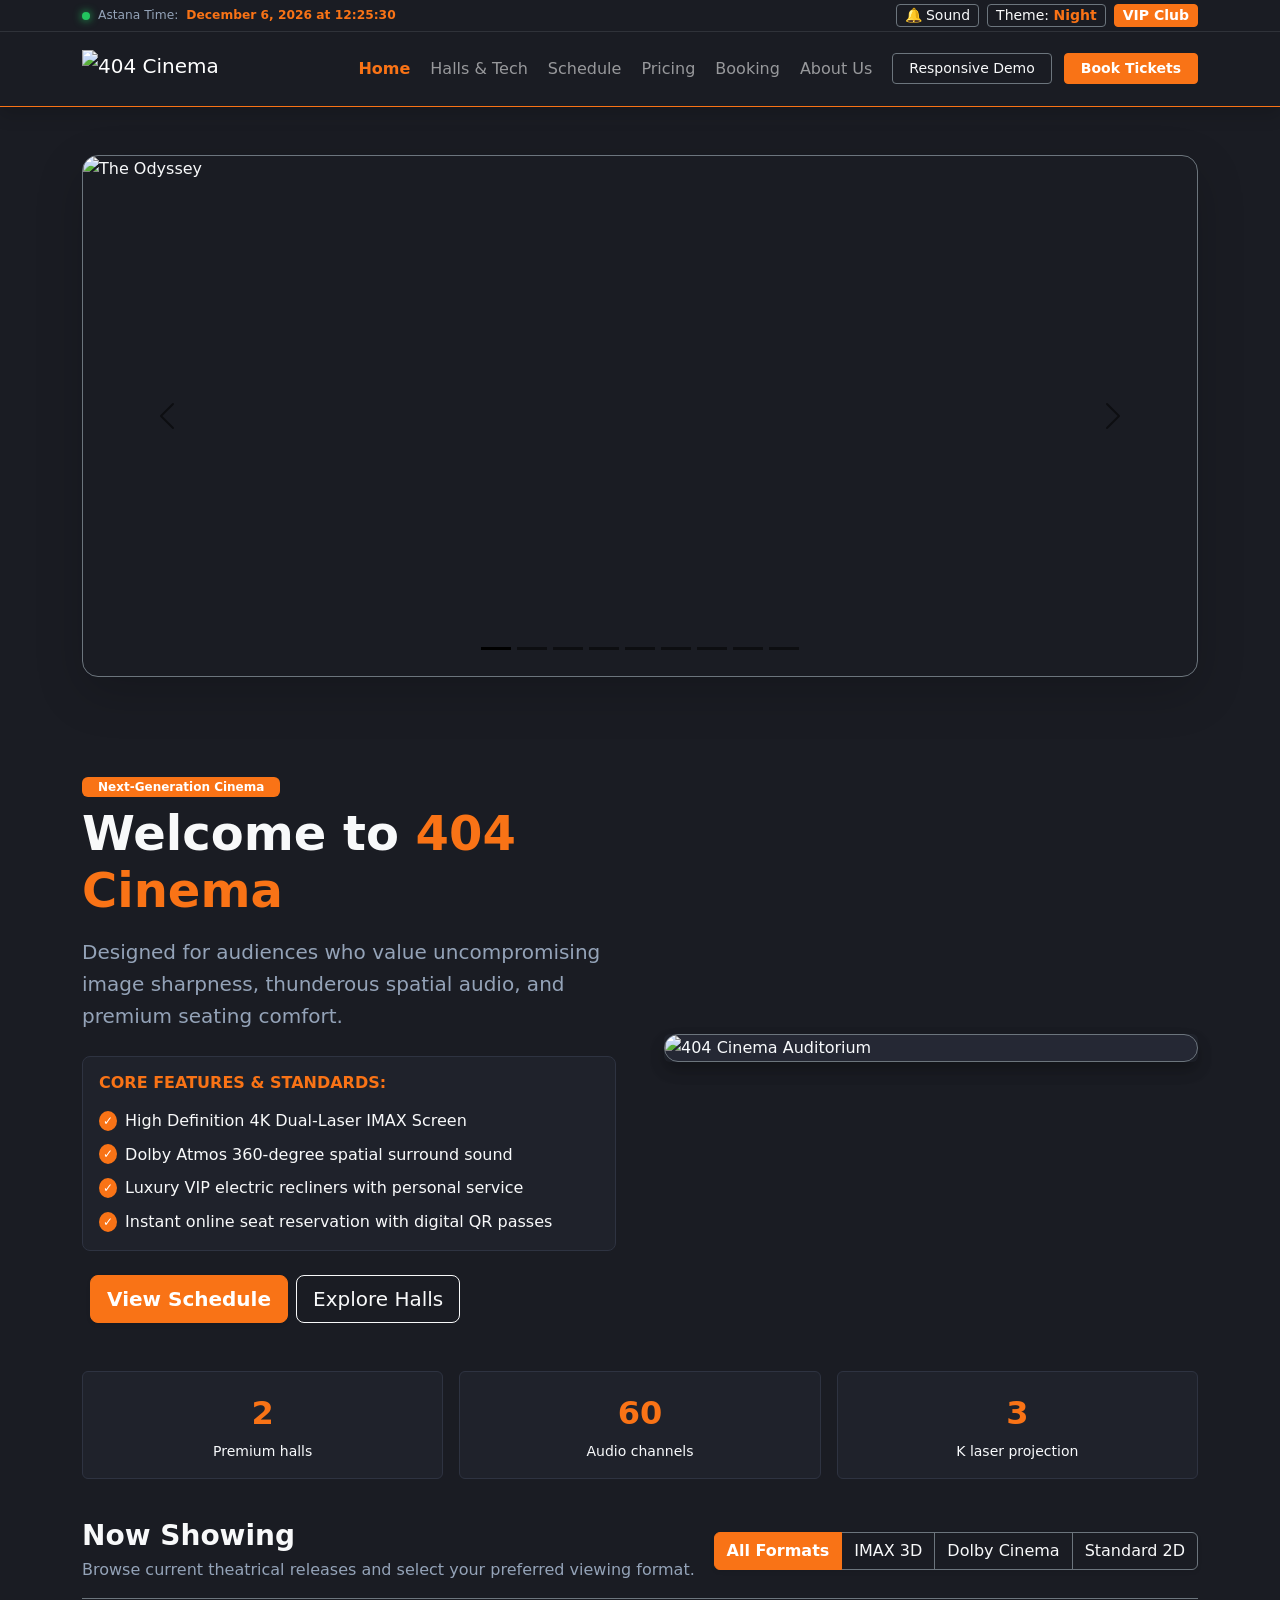
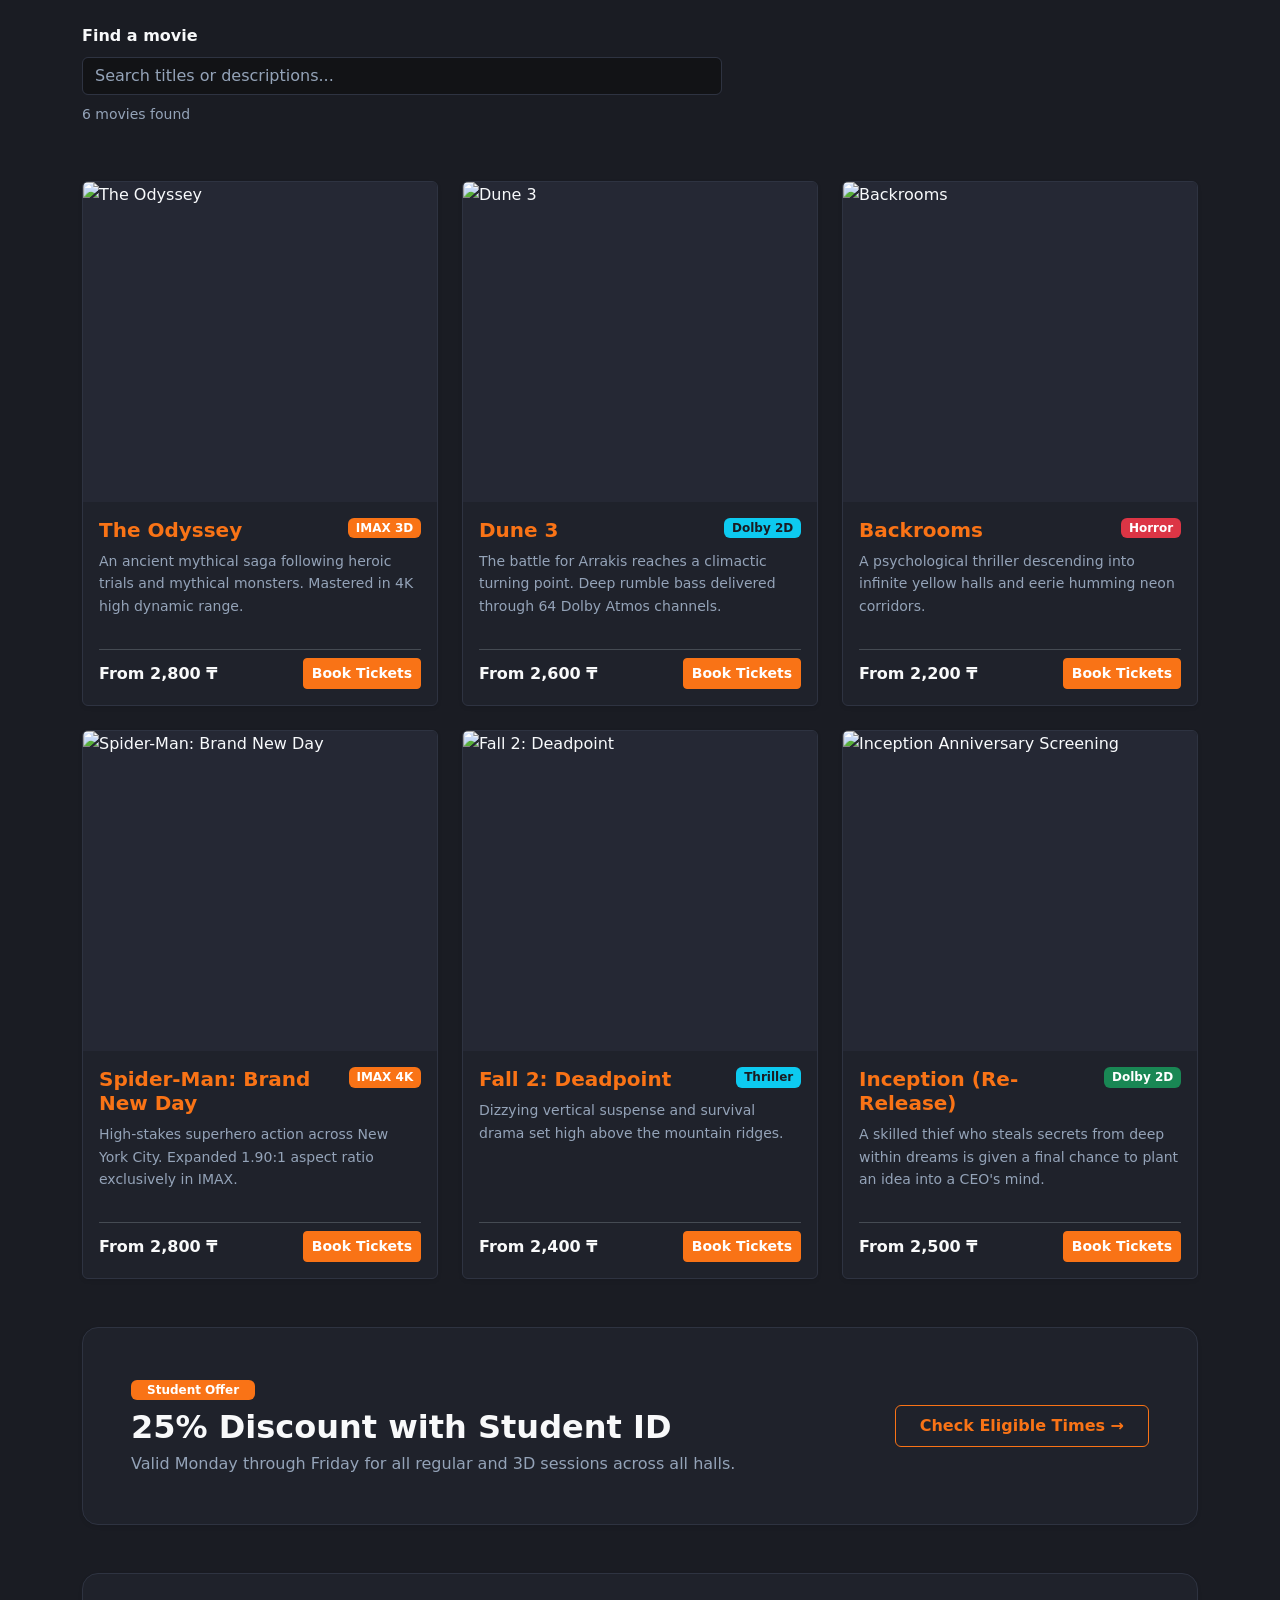
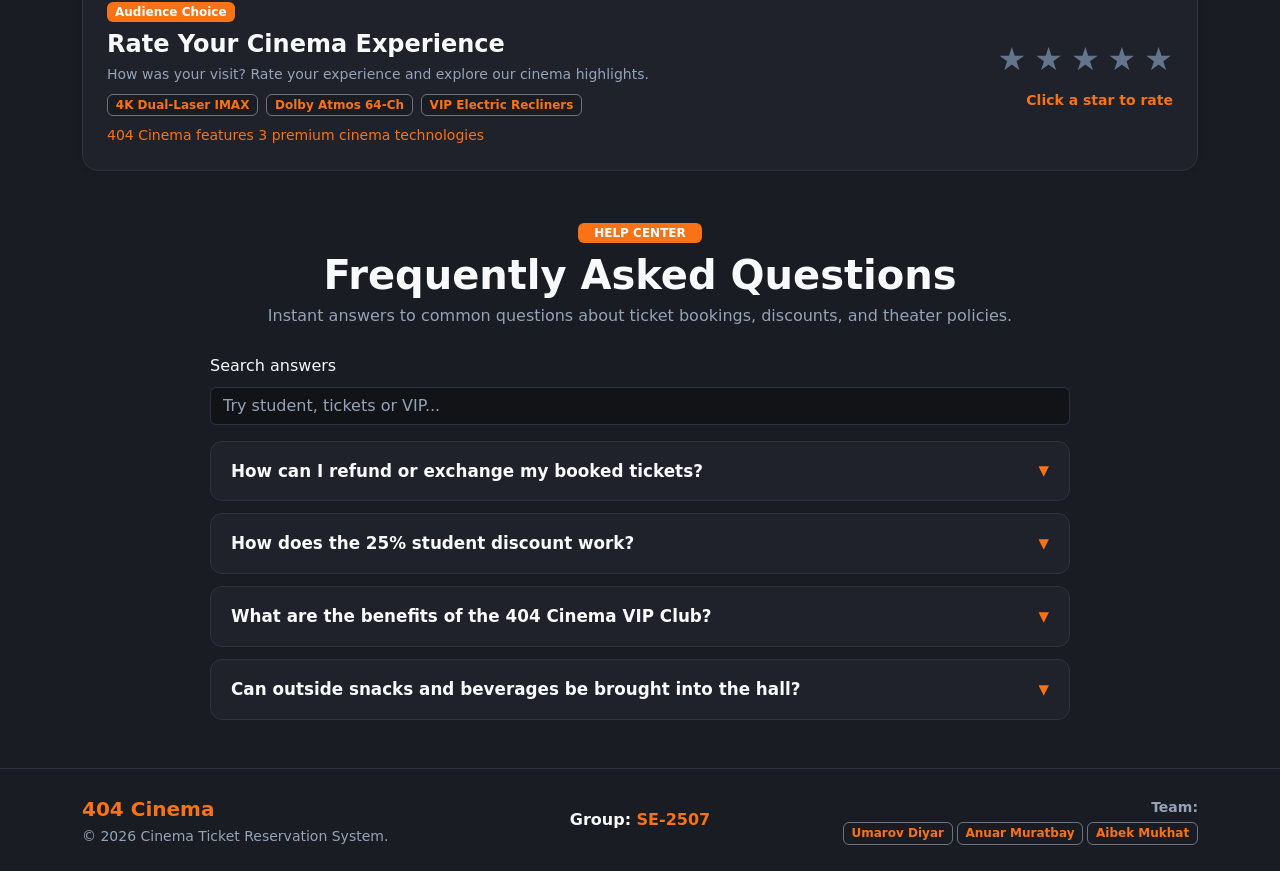
==== index.html @ a179acc2 "Add Assignment 6 jQuery features and fix day/night theme" ====
<!DOCTYPE html>
<html lang="en" data-bs-theme="dark">
<head>
  <meta charset="UTF-8">
  <meta name="viewport" content="width=device-width, initial-scale=1.0">
  <title>404 Cinema - Ultimate Movie Experience</title>

  <link href="css/vendor/bootstrap.min.css" rel="stylesheet" integrity="sha384-QWTKZyjpPEjISv5WaRU9OFeRpok6YctnYmDr5pNlyT2bRjXh0JMhjY6hW+ALEwIH" crossorigin="anonymous">

  <link rel="stylesheet" href="css/style.css">
  <link rel="stylesheet" href="css/jquery.css">
  <script src="https://code.jquery.com/jquery-4.0.0.min.js"></script>
  <script src="js/jquery-fallback.js"></script>
  <script src="js/main.js" defer></script>
  <script src="js/script.js" defer></script>
  <link rel="icon" type="image/svg+xml" href="images/logo.svg">
</head>
<body class="bg-dark text-light d-flex flex-column min-vh-100">
  <div id="scrollProgress" role="progressbar" aria-label="Page scroll progress" aria-valuemin="0" aria-valuemax="100" aria-valuenow="0"></div>
  <div id="siteToast" role="status" aria-live="polite"></div>

  <header class="sticky-top shadow">
    <div class="bg-black border-bottom border-secondary border-opacity-25 py-1 px-3 small text-secondary">
      <div class="container d-flex justify-content-between align-items-center flex-wrap gap-2">
        <div class="d-flex align-items-center gap-2" id="liveClock">
          <span class="clock-pulse-dot" title="Live Clock Active"></span>
          <span class="text-secondary small">Astana Time:</span>
          <span id="clockText" class="fw-semibold text-warning small">Loading time...</span>
        </div>

        <div class="d-flex align-items-center gap-2 ms-auto">
          <button id="soundBtn" type="button" class="btn btn-sm btn-outline-secondary text-light py-0 px-2" title="Play notification sound">🔔 Sound</button>
          <button id="themeToggleBtn" type="button" class="btn btn-sm btn-outline-secondary text-light py-0 px-2" title="Switch between day and night">
            <span class="d-none d-sm-inline">Theme:</span> <span id="themeNameLabel" class="text-warning fw-bold">Night</span>
          </button>
          <button type="button" class="btn btn-sm btn-warning text-white fw-bold py-0 px-2 js-open-modal" title="Open VIP Club Registration Form">
            VIP Club
          </button>
        </div>
      </div>
    </div>

    <nav class="navbar navbar-expand-lg navbar-dark bg-black border-bottom border-warning py-3" aria-label="Main Navigation">
      <div class="container">
        <a class="navbar-brand d-inline-flex align-items-center py-0" href="index.html" aria-label="404 Cinema Home">
          <img src="images/logo.svg" alt="404 Cinema" height="38" class="d-inline-block">
        </a>
        <button class="navbar-toggler border-warning" type="button" data-bs-toggle="collapse" data-bs-target="#navbarMain" aria-controls="navbarMain" aria-expanded="false" aria-label="Toggle navigation menu">
          <span class="navbar-toggler-icon"></span>
        </button>

        <div class="collapse navbar-collapse" id="navbarMain">
          <ul class="navbar-nav ms-auto mb-2 mb-lg-0 gap-lg-1 align-items-lg-center">
            <li class="nav-item">
              <a class="nav-link active fw-semibold text-warning" aria-current="page" href="index.html">Home</a>
            </li>
            <li class="nav-item">
              <a class="nav-link" href="halls.html">Halls &amp; Tech</a>
            </li>
            <li class="nav-item">
              <a class="nav-link" href="schedule.html">Schedule</a>
            </li>
            <li class="nav-item">
              <a class="nav-link" href="pricing.html">Pricing</a>
            </li>
            <li class="nav-item">
              <a class="nav-link" href="booking.html">Booking</a>
            </li>
            <li class="nav-item">
              <a class="nav-link" href="about.html">About Us</a>
            </li>
            <li class="nav-item ms-lg-2 mt-2 mt-lg-0">
              <a class="btn btn-outline-secondary btn-sm text-light px-3" href="media-queries.html" title="Pure CSS Media Queries Demonstration">
                Responsive Demo
              </a>
            </li>
            <li class="nav-item ms-lg-2 mt-2 mt-lg-0">
              <a class="btn btn-warning btn-sm text-white fw-bold px-3" href="booking.html">
                Book Tickets
              </a>
            </li>
          </ul>
        </div>
      </div>
    </nav>
  </header>

  <main class="flex-grow-1">

    <section class="container my-4 my-lg-5" aria-label="Featured Movie Premieres">
      <div id="cinemaHeroCarousel" class="carousel slide carousel-fade shadow-lg rounded-4 overflow-hidden border border-secondary" data-bs-ride="carousel" data-bs-interval="4500">
        <div class="carousel-indicators">
          <button type="button" data-bs-target="#cinemaHeroCarousel" data-bs-slide-to="0" class="active" aria-current="true" aria-label="Slide 1: The Odyssey"></button>
          <button type="button" data-bs-target="#cinemaHeroCarousel" data-bs-slide-to="1" aria-label="Slide 2: Dune 3"></button>
          <button type="button" data-bs-target="#cinemaHeroCarousel" data-bs-slide-to="2" aria-label="Slide 3: Spider-Man"></button>
          <button type="button" data-bs-target="#cinemaHeroCarousel" data-bs-slide-to="3" aria-label="Slide 4: Fall 2"></button>
          <button type="button" data-bs-target="#cinemaHeroCarousel" data-bs-slide-to="4" aria-label="Slide 5: Backrooms"></button>
          <button type="button" data-bs-target="#cinemaHeroCarousel" data-bs-slide-to="5" aria-label="Slide 6: Inception"></button>
          <button type="button" data-bs-target="#cinemaHeroCarousel" data-bs-slide-to="6" aria-label="Slide 7: Interstellar"></button>
          <button type="button" data-bs-target="#cinemaHeroCarousel" data-bs-slide-to="7" aria-label="Slide 8: Avatar"></button>
          <button type="button" data-bs-target="#cinemaHeroCarousel" data-bs-slide-to="8" aria-label="Slide 9: The Batman"></button>
        </div>

        <div class="carousel-inner">
          <div class="carousel-item active">
            <img src="images/the-odyssey-blu-ray-streaming-date.avif" class="d-block w-100 carousel-hero-img" alt="The Odyssey">
          </div>
          <div class="carousel-item">
            <img src="images/Dune-Part-Three-Horizontal-15-e1783535178816.webp" class="d-block w-100 carousel-hero-img" alt="Dune: Part Three">
          </div>
          <div class="carousel-item">
            <img src="images/spidermannew.jpg" class="d-block w-100 carousel-hero-img" alt="Spider-Man: Brand New Day">
          </div>
          <div class="carousel-item">
            <img src="images/fall_2_11zon_1789143597.webp" class="d-block w-100 carousel-hero-img" alt="Fall 2: Deadpoint">
          </div>
          <div class="carousel-item">
            <img src="images/backroomss.jpg" class="d-block w-100 carousel-hero-img" alt="Backrooms">
          </div>
          <div class="carousel-item">
            <img src="images/inception11.jpg" class="d-block w-100 carousel-hero-img" alt="Inception">
          </div>
          <div class="carousel-item">
            <img src="images/interstell.webp" class="d-block w-100 carousel-hero-img" alt="Interstellar">
          </div>
          <div class="carousel-item">
            <img src="images/avatar.jpg" class="d-block w-100 carousel-hero-img" alt="Avatar: Fire and Ash">
          </div>
          <div class="carousel-item">
            <img src="images/batman2.jpg" class="d-block w-100 carousel-hero-img" alt="The Batman: Part II">
          </div>
        </div>

        <button class="carousel-control-prev" type="button" data-bs-target="#cinemaHeroCarousel" data-bs-slide="prev">
          <span class="carousel-control-prev-icon" aria-hidden="true"></span>
          <span class="visually-hidden">Previous</span>
        </button>
        <button class="carousel-control-next" type="button" data-bs-target="#cinemaHeroCarousel" data-bs-slide="next">
          <span class="carousel-control-next-icon" aria-hidden="true"></span>
          <span class="visually-hidden">Next</span>
        </button>
      </div>
    </section>

    <section class="container py-4 py-lg-5" aria-labelledby="experience-heading">
      <div class="row align-items-center g-4 g-lg-5">
        <div class="col-12 col-lg-6">
          <span class="badge bg-warning text-white mb-2 px-3 py-1">Next-Generation Cinema</span>
          <h1 id="experience-heading" class="display-5 fw-bold text-light mb-3">
            Welcome to <span class="text-warning">404 Cinema</span>
          </h1>
          <p class="lead text-secondary mb-4">
            Designed for audiences who value uncompromising image sharpness, thunderous spatial audio, and premium seating comfort.
          </p>

          <div class="card bg-secondary bg-opacity-10 border-secondary border-opacity-75 p-3 mb-4 rounded-3">
            <h4 class="h6 text-warning text-uppercase fw-bold mb-3">Core Features &amp; Standards:</h4>
            <ul class="list-unstyled mb-0 d-flex flex-column gap-2 text-light">
              <li class="d-flex align-items-center gap-2">
                <span class="badge bg-warning rounded-circle p-1 text-white">&check;</span> High Definition 4K Dual-Laser IMAX Screen
              </li>
              <li class="d-flex align-items-center gap-2">
                <span class="badge bg-warning rounded-circle p-1 text-white">&check;</span> Dolby Atmos 360-degree spatial surround sound
              </li>
              <li class="d-flex align-items-center gap-2">
                <span class="badge bg-warning rounded-circle p-1 text-white">&check;</span> Luxury VIP electric recliners with personal service
              </li>
              <li class="d-flex align-items-center gap-2">
                <span class="badge bg-warning rounded-circle p-1 text-white">&check;</span> Instant online seat reservation with digital QR passes
              </li>
            </ul>
          </div>

          <div class="d-flex flex-wrap gap-2 mt-lg-4 px-sm-2">
            <a href="schedule.html" class="btn btn-warning btn-lg fw-bold text-white shadow-sm">
              View Schedule
            </a>
            <a href="halls.html" class="btn btn-outline-light btn-lg">
              Explore Halls
            </a>
          </div>
        </div>

        <div class="col-12 col-lg-6">
          <div class="card border-0 bg-transparent shadow">
            <img decoding="async" src="images/placeholder.svg" data-src="images/imax1.jpeg" class="lazy-image img-fluid rounded-4 shadow border border-secondary" alt="404 Cinema Auditorium">
          </div>
        </div>
      </div>
    </section>

    <section class="container pb-4" aria-label="Cinema in numbers">
      <div class="row g-3 text-center">
        <div class="col-4"><div class="card p-3"><strong class="counter fs-2 text-warning" data-count="3">0</strong><span class="small">Premium halls</span></div></div>
        <div class="col-4"><div class="card p-3"><strong class="counter fs-2 text-warning" data-count="64">0</strong><span class="small">Audio channels</span></div></div>
        <div class="col-4"><div class="card p-3"><strong class="counter fs-2 text-warning" data-count="4">0</strong><span class="small">K laser projection</span></div></div>
      </div>
    </section>
    <section id="movies" class="container pt-3 pb-2" aria-label="Format Filter Controls">
      <div class="d-flex flex-column flex-md-row justify-content-between align-items-md-center gap-3 border-bottom border-secondary pb-3">
        <div>
          <h2 class="h3 fw-bold text-light mb-1">Now Showing</h2>
          <p class="text-secondary mb-0">Browse current theatrical releases and select your preferred viewing format.</p>
        </div>

        <div class="btn-group shadow-sm" role="group" aria-label="Movie Format Filter" id="movieFormatFilterGroup">
          <button type="button" class="btn btn-warning active fw-semibold text-white format-filter-btn" data-filter="all">All Formats</button>
          <button type="button" class="btn btn-outline-secondary text-light format-filter-btn" data-filter="imax">IMAX 3D</button>
          <button type="button" class="btn btn-outline-secondary text-light format-filter-btn" data-filter="dolby">Dolby Cinema</button>
          <button type="button" class="btn btn-outline-secondary text-light format-filter-btn" data-filter="standard">Standard 2D</button>
        </div>
      </div>

      <div class="movie-search mt-4">
        <label for="movieSearch" class="form-label fw-semibold">Find a movie</label>
        <input id="movieSearch" type="search" class="form-control" placeholder="Search titles or descriptions..." autocomplete="off" role="combobox" aria-autocomplete="list" aria-controls="movieSuggestions" aria-expanded="false">
        <ul id="movieSuggestions" class="search-suggestions" role="listbox" aria-label="Movie suggestions" hidden></ul>
        <p id="searchCount" class="small mt-2 mb-0" role="status">6 movies found</p>
      </div>
</section>

    <section class="container py-4 py-lg-5" aria-label="Now Showing Movie Cards">
      <p id="noMovies" class="alert alert-secondary" hidden>No movies match. Try another title or format.</p>
      <div class="row g-4" id="movieCardsGrid">

        <div class="col-12 col-md-6 col-lg-4 movie-card-item" data-category="imax">
          <div class="card h-100 bg-secondary bg-opacity-10 border-secondary border-opacity-75 shadow-sm hover-card">
            <img decoding="async" src="images/placeholder.svg" data-src="images/i.webp" class="lazy-image card-img-top object-fit-cover" style="height: 320px;" alt="The Odyssey">
            <div class="card-body d-flex flex-column">
              <div class="d-flex justify-content-between align-items-start mb-2">
                <h5 class="card-title text-warning fw-bold mb-0">The Odyssey</h5>
                <span class="badge bg-warning">IMAX 3D</span>
              </div>
              <p class="card-text text-secondary small flex-grow-1">
                An ancient mythical saga following heroic trials and mythical monsters. Mastered in 4K high dynamic range.
              </p>
              <div class="d-flex justify-content-between align-items-center mt-3 pt-2 border-top border-secondary border-opacity-50">
                <span class="fw-bold text-light">From 2,800 ₸</span>
                <a href="booking.html?movie=odyssey" class="btn btn-warning btn-sm fw-semibold text-white">Book Tickets</a>
              </div>
            </div>
          </div>
        </div>

        <div class="col-12 col-md-6 col-lg-4 movie-card-item" data-category="dolby">
          <div class="card h-100 bg-secondary bg-opacity-10 border-secondary border-opacity-75 shadow-sm hover-card">
            <img decoding="async" src="images/placeholder.svg" data-src="images/dune.webp" class="lazy-image card-img-top object-fit-cover" style="height: 320px;" alt="Dune 3">
            <div class="card-body d-flex flex-column">
              <div class="d-flex justify-content-between align-items-start mb-2">
                <h5 class="card-title text-warning fw-bold mb-0">Dune 3</h5>
                <span class="badge bg-info text-dark">Dolby 2D</span>
              </div>
              <p class="card-text text-secondary small flex-grow-1">
                The battle for Arrakis reaches a climactic turning point. Deep rumble bass delivered through 64 Dolby Atmos channels.
              </p>
              <div class="d-flex justify-content-between align-items-center mt-3 pt-2 border-top border-secondary border-opacity-50">
                <span class="fw-bold text-light">From 2,600 ₸</span>
                <a href="booking.html?movie=dune3" class="btn btn-warning btn-sm fw-semibold text-white">Book Tickets</a>
              </div>
            </div>
          </div>
        </div>

        <div class="col-12 col-md-6 col-lg-4 movie-card-item" data-category="standard">
          <div class="card h-100 bg-secondary bg-opacity-10 border-secondary border-opacity-75 shadow-sm hover-card">
            <img decoding="async" src="images/placeholder.svg" data-src="images/backrooms.jpg" class="lazy-image card-img-top object-fit-cover" style="height: 320px;" alt="Backrooms">
            <div class="card-body d-flex flex-column">
              <div class="d-flex justify-content-between align-items-start mb-2">
                <h5 class="card-title text-warning fw-bold mb-0">Backrooms</h5>
                <span class="badge bg-danger">Horror</span>
              </div>
              <p class="card-text text-secondary small flex-grow-1">
                A psychological thriller descending into infinite yellow halls and eerie humming neon corridors.
              </p>
              <div class="d-flex justify-content-between align-items-center mt-3 pt-2 border-top border-secondary border-opacity-50">
                <span class="fw-bold text-light">From 2,200 ₸</span>
                <a href="booking.html?movie=backrooms" class="btn btn-warning btn-sm fw-semibold text-white">Book Tickets</a>
              </div>
            </div>
          </div>
        </div>

        <div class="col-12 col-md-6 col-lg-4 movie-card-item" data-category="imax">
          <div class="card h-100 bg-secondary bg-opacity-10 border-secondary border-opacity-75 shadow-sm hover-card">
            <img decoding="async" src="images/placeholder.svg" data-src="images/spider.jpg" class="lazy-image card-img-top object-fit-cover" style="height: 320px;" alt="Spider-Man: Brand New Day">
            <div class="card-body d-flex flex-column">
              <div class="d-flex justify-content-between align-items-start mb-2">
                <h5 class="card-title text-warning fw-bold mb-0">Spider-Man: Brand New Day</h5>
                <span class="badge bg-warning">IMAX 4K</span>
              </div>
              <p class="card-text text-secondary small flex-grow-1">
                High-stakes superhero action across New York City. Expanded 1.90:1 aspect ratio exclusively in IMAX.
              </p>
              <div class="d-flex justify-content-between align-items-center mt-3 pt-2 border-top border-secondary border-opacity-50">
                <span class="fw-bold text-light">From 2,800 ₸</span>
                <a href="booking.html?movie=spiderman" class="btn btn-warning btn-sm fw-semibold text-white">Book Tickets</a>
              </div>
            </div>
          </div>
        </div>

        <div class="col-12 col-md-6 col-lg-4 movie-card-item" data-category="dolby">
          <div class="card h-100 bg-secondary bg-opacity-10 border-secondary border-opacity-75 shadow-sm hover-card">
            <img decoding="async" src="images/placeholder.svg" data-src="images/fall.jpg" class="lazy-image card-img-top object-fit-cover" style="height: 320px;" alt="Fall 2: Deadpoint">
            <div class="card-body d-flex flex-column">
              <div class="d-flex justify-content-between align-items-start mb-2">
                <h5 class="card-title text-warning fw-bold mb-0">Fall 2: Deadpoint</h5>
                <span class="badge bg-info text-dark">Thriller</span>
              </div>
              <p class="card-text text-secondary small flex-grow-1">
                Dizzying vertical suspense and survival drama set high above the mountain ridges.
              </p>
              <div class="d-flex justify-content-between align-items-center mt-3 pt-2 border-top border-secondary border-opacity-50">
                <span class="fw-bold text-light">From 2,400 ₸</span>
                <a href="booking.html?movie=fall2" class="btn btn-warning btn-sm fw-semibold text-white">Book Tickets</a>
              </div>
            </div>
          </div>
        </div>

        <div class="col-12 col-md-6 col-lg-4 movie-card-item" data-category="dolby">
          <div class="card h-100 bg-secondary bg-opacity-10 border-secondary border-opacity-75 shadow-sm hover-card">
            <img decoding="async" src="images/placeholder.svg" data-src="images/inception11.jpg" class="lazy-image card-img-top object-fit-cover" style="height: 320px;" alt="Inception Anniversary Screening">
            <div class="card-body d-flex flex-column">
              <div class="d-flex justify-content-between align-items-start mb-2">
                <h5 class="card-title text-warning fw-bold mb-0">Inception (Re-Release)</h5>
                <span class="badge bg-success">Dolby 2D</span>
              </div>
              <p class="card-text text-secondary small flex-grow-1">
                A skilled thief who steals secrets from deep within dreams is given a final chance to plant an idea into a CEO's mind.
              </p>
              <div class="d-flex justify-content-between align-items-center mt-3 pt-2 border-top border-secondary border-opacity-50">
                <span class="fw-bold text-light">From 2,500 ₸</span>
                <a href="booking.html?movie=inception" class="btn btn-warning btn-sm fw-semibold text-white">Book Tickets</a>
              </div>
            </div>
          </div>
        </div>

      </div>
    </section>

    <section class="container pb-5">
      <div class="card p-4 p-md-5 rounded-4 shadow-sm d-flex flex-column flex-md-row justify-content-between align-items-md-center gap-3">
        <div>
          <span class="badge bg-warning px-3 py-1 mb-2 fw-bold text-white">Student Offer</span>
          <h3 class="h2 fw-bold text-light mb-1">25% Discount with Student ID</h3>
          <p class="text-secondary mb-0">Valid Monday through Friday for all regular and 3D sessions across all halls.</p>
        </div>
        <a href="schedule.html" class="btn btn-outline-warning px-4 py-2 fw-semibold">
          Check Eligible Times &rarr;
        </a>
      </div>
    </section>

    <section class="container pb-5" aria-label="Audience Experience Rating">
      <div class="card p-4 rounded-4 shadow-sm bg-secondary bg-opacity-10 border-secondary border-opacity-75">
        <div class="row align-items-center g-3">
          <div class="col-12 col-md-7">
            <span class="badge bg-warning text-white fw-bold px-2 py-1 mb-2">Audience Choice</span>
            <h3 class="h4 fw-bold text-light mb-1">Rate Your Cinema Experience</h3>
            <p class="text-secondary small mb-2">How was your visit? Rate your experience and explore our cinema highlights.</p>
            <div id="dynamicHighlights" class="d-flex flex-wrap gap-2 mb-2"></div>
            <div id="cinemaInfoSummary" class="text-warning small"></div>
            <div id="keyboardNavNotice" class="badge bg-warning text-white mt-2 d-none"></div>
          </div>
          <div class="col-12 col-md-5 text-md-end">
            <div class="star-rating d-inline-flex gap-2 fs-2 text-secondary mb-1" id="cinemaStarRating" role="group" aria-label="Star Rating">
              <span class="star-item" data-value="1" role="button" tabindex="0" title="1 Star">★</span>
              <span class="star-item" data-value="2" role="button" tabindex="0" title="2 Stars">★</span>
              <span class="star-item" data-value="3" role="button" tabindex="0" title="3 Stars">★</span>
              <span class="star-item" data-value="4" role="button" tabindex="0" title="4 Stars">★</span>
              <span class="star-item" data-value="5" role="button" tabindex="0" title="5 Stars">★</span>
            </div>
            <div id="ratingFeedback" class="small fw-semibold text-warning">Click a star to rate</div>
          </div>
        </div>
      </div>
    </section>

    <section class="container pb-5" aria-label="Frequently Asked Questions">
      <div class="text-center mb-4">
        <span class="badge bg-warning text-white text-uppercase px-3 py-1 fw-bold mb-2">Help Center</span>
        <h2 class="display-6 fw-bold text-light mb-1">Frequently Asked Questions</h2>
        <p class="text-secondary">Instant answers to common questions about ticket bookings, discounts, and theater policies.</p>
      </div>

      <div class="mx-auto faq-search mb-3">
        <label for="faqSearch" class="form-label">Search answers</label>
        <input id="faqSearch" class="form-control" type="search" placeholder="Try student, tickets or VIP...">
        <p id="faqCount" class="small mt-2 mb-0" role="status"></p>
      </div>
      <div class="cinema-accordion mx-auto" style="max-width: 860px;">
        <div class="cinema-accordion-item">
          <button class="cinema-accordion-header" type="button">
            <span>How can I refund or exchange my booked tickets?</span>
            <span class="accordion-icon">&#9660;</span>
          </button>
          <div class="cinema-accordion-body">
            <div class="cinema-accordion-body-inner">
              Online ticket reservations can be refunded or exchanged up to 2 hours before the movie screening begins. Simply enter your booking reference code in your profile or show your digital voucher at the box office desk.
            </div>
          </div>
        </div>

        <div class="cinema-accordion-item">
          <button class="cinema-accordion-header" type="button">
            <span>How does the 25% student discount work?</span>
            <span class="accordion-icon">&#9660;</span>
          </button>
          <div class="cinema-accordion-body">
            <div class="cinema-accordion-body-inner">
              The student discount applies Monday through Friday to all Standard 2D, 3D, and IMAX sessions. Simply select the student checkbox during booking and present your valid university student ID card at the auditorium entrance.
            </div>
          </div>
        </div>

        <div class="cinema-accordion-item">
          <button class="cinema-accordion-header" type="button">
            <span>What are the benefits of the 404 Cinema VIP Club?</span>
            <span class="accordion-icon">&#9660;</span>
          </button>
          <div class="cinema-accordion-body">
            <div class="cinema-accordion-body-inner">
              Club members get 10% bonus cashback on every ticket, free popcorn refills on Thursdays, and exclusive access to premiere pre-screenings with VIP recliner seating.
            </div>
          </div>
        </div>

        <div class="cinema-accordion-item">
          <button class="cinema-accordion-header" type="button">
            <span>Can outside snacks and beverages be brought into the hall?</span>
            <span class="accordion-icon">&#9660;</span>
          </button>
          <div class="cinema-accordion-body">
            <div class="cinema-accordion-body-inner">
              Guests may bring standard personal drinks and light snacks. Hot prepared meals, fast food, and glass containers are strictly prohibited inside our laser auditoriums to preserve guest comfort and seat upholstery.
            </div>
          </div>
        </div>
      </div>
    </section>

  </main>

  <footer class="bg-black text-light py-4 border-top border-secondary mt-auto" aria-label="Site Footer">
    <div class="container text-center">
      <div class="row gy-3 align-items-center">
        <div class="col-12 col-md-4 text-md-start">
          <span class="fw-bold text-warning fs-5">404 Cinema</span>
          <p class="text-secondary small mb-0">&copy; 2026 Cinema Ticket Reservation System.</p>
        </div>
        <div class="col-12 col-md-4">
          <p class="text-light fw-semibold mb-0">Group: <span class="text-warning">SE-2507</span></p>
        </div>
        <div class="col-12 col-md-4 text-md-end">
          <div class="small text-secondary mb-1"><strong>Team:</strong></div>
          <div class="d-flex justify-content-center justify-content-md-end gap-1 flex-wrap">
            <span class="badge bg-dark border border-secondary text-warning">Umarov Diyar</span>
            <span class="badge bg-dark border border-secondary text-warning">Anuar Muratbay</span>
            <span class="badge bg-dark border border-secondary text-warning">Aibek Mukhat</span>
          </div>
        </div>
      </div>
    </div>
  </footer>

  <div id="cinemaModal" class="cinema-modal-overlay" role="dialog" aria-modal="true" aria-hidden="true" aria-labelledby="modalTitle">
    <div class="cinema-modal-container">

      <div class="cinema-modal-header">
        <div>
          <span class="badge bg-warning text-white mb-1">VIP Privilege</span>
          <h3 class="h5 fw-bold text-light mb-0" id="modalTitle">Join 404 Cinema Club</h3>
        </div>
        <button id="closeModalBtn" type="button" class="cinema-modal-close-btn" aria-label="Close popup">&times;</button>
      </div>

      <div class="cinema-modal-body">
        <div id="formSuccessAlert" class="alert alert-success d-none mb-3 py-2 px-3 small" role="alert"></div>

        <p class="text-secondary small mb-3">
          Sign up to receive 15% off your next ticket booking, weekly premiere invitations, and secret concessions vouchers.
        </p>

        <form id="clubRegistrationForm" novalidate>

          <div class="mb-3">
            <label for="regName" class="form-label small fw-semibold text-light">Full Name *</label>
            <input type="text" class="form-control bg-dark border-secondary text-light" id="regName" placeholder="e.g. Diyar Umarov" required>
            <div class="invalid-feedback small"></div>
          </div>

          <div class="mb-3">
            <label for="regEmail" class="form-label small fw-semibold text-light">Email Address *</label>
            <input type="email" class="form-control bg-dark border-secondary text-light" id="regEmail" placeholder="name@domain.com" required>
            <div class="invalid-feedback small"></div>
          </div>

          <div class="mb-3">
            <label for="regPassword" class="form-label small fw-semibold text-light">Password * <span class="text-secondary font-monospace">(min 8 chars)</span></label>
            <input type="password" class="form-control bg-dark border-secondary text-light" id="regPassword" placeholder="Create strong password" required>
            <div class="invalid-feedback small"></div>
          </div>

          <div class="mb-3">
            <label for="regConfirmPassword" class="form-label small fw-semibold text-light">Confirm Password *</label>
            <input type="password" class="form-control bg-dark border-secondary text-light" id="regConfirmPassword" placeholder="Repeat your password" required>
            <div class="invalid-feedback small"></div>
          </div>

          <div class="form-check mb-4">
            <input class="form-check-input" type="checkbox" id="regTerms" required>
            <label class="form-check-label text-secondary small" for="regTerms">
              I accept the <a href="about.html" class="text-warning text-decoration-none">Club Membership Terms</a> and privacy policy.
            </label>
            <div class="invalid-feedback small"></div>
          </div>

          <button type="submit" class="btn btn-warning w-100 fw-bold text-white py-2 shadow-sm">
            Create VIP Account &rarr;
          </button>
        </form>
      </div>

    </div>
  </div>

  <script src="js/vendor/bootstrap.bundle.min.js" integrity="sha384-YvpcrYf0tY3lHB60NNkmXc5s9fDVZLESaAA55NDzOxhy9GkcIdslK1eN7N6jIeHz" crossorigin="anonymous"></script>

  </body>
</html>
---- css/style.css ----
/*
  404 Cinema - Custom Theme & Bootstrap 5 Overrides
  Group: SE-2507
*/

:root {
  --cinema-orange: #f97316;
  --cinema-orange-hover: #ea580c;
  --cinema-orange-light: #fb923c;

  /* Modern Pleasant Dark Palette */
  --cinema-bg: #121316;
  --cinema-surface: #1a1c23;
  --cinema-card: #1f222b;
  --cinema-card-inner: #252834;
  --cinema-border: #2e3341;
  --cinema-text-primary: #f8fafc;
  --cinema-text-secondary: #94a3b8;
  --cinema-text-muted: #64748b;

  /* Bootstrap Theme Overrides */
  --bs-body-bg: #121316;
  --bs-body-color: #f8fafc;
  --bs-dark-rgb: 26, 28, 35;
  --bs-warning: #f97316;
  --bs-warning-rgb: 249, 115, 22;
  --bs-primary: #f97316;
  --bs-primary-rgb: 249, 115, 22;
  --bs-secondary-color: #94a3b8;
  --bs-border-color: #2e3341;
}

/* 1. Base Styles & Resets */
* {
  margin: 0;
  padding: 0;
  box-sizing: border-box;
}

body {
  font-family: system-ui, -apple-system, BlinkMacSystemFont, 'Segoe UI', Roboto, sans-serif;
  background-color: var(--cinema-bg) !important;
  color: var(--cinema-text-primary);
  line-height: 1.6;
}

/* Component Background Overrides */
.bg-black,
.bg-dark,
nav.navbar,
.navbar.bg-black {
  background-color: var(--cinema-surface) !important;
}

footer,
footer.bg-black {
  background-color: var(--cinema-surface) !important;
  border-top-color: var(--cinema-border) !important;
}

.card {
  background-color: var(--cinema-card) !important;
  border-color: var(--cinema-border) !important;
}

/* Bootstrap Dark Table Styling */
.table-dark {
  --bs-table-bg: var(--cinema-card) !important;
  --bs-table-striped-bg: #252834 !important;
  --bs-table-hover-bg: #2c303f !important;
  border-color: var(--cinema-border) !important;
}

/* Typography & Contrast */
h1, h2, h3, h4, h5, h6 {
  color: var(--cinema-text-primary);
}

p, .lead, .card-text, .text-secondary {
  color: var(--cinema-text-secondary) !important;
}

/* Cinema Brand Color Utilities */
.text-orange,
.text-brand,
.text-warning {
  color: #f97316 !important;
}

.bg-orange,
.bg-brand {
  background-color: #f97316 !important;
  color: #ffffff !important;
}

.border-orange,
.border-brand,
.border-warning {
  border-color: #f97316 !important;
}

/* Button & Button Group Styling */
.btn {
  white-space: nowrap;
}

.btn-brand,
.btn-warning {
  background-color: #f97316 !important;
  border-color: #f97316 !important;
  color: #ffffff !important;
}

.btn-brand:hover,
.btn-warning:hover,
.btn-warning:focus,
.btn-warning:active {
  background-color: #ea580c !important;
  border-color: #ea580c !important;
  color: #ffffff !important;
}

.btn-outline-brand,
.btn-outline-warning {
  color: #f97316 !important;
  border-color: #f97316 !important;
  background-color: transparent !important;
}

.btn-outline-brand:hover,
.btn-outline-warning:hover,
.btn-outline-warning:focus,
.btn-outline-warning:active {
  background-color: #f97316 !important;
  border-color: #f97316 !important;
  color: #ffffff !important;
}

.badge.bg-warning {
  background-color: #f97316 !important;
  color: #ffffff !important;
}

/* Button Group Mobile Safeguard */
@media (max-width: 576px) {
  .btn-group {
    display: flex !important;
    flex-wrap: wrap !important;
    width: 100% !important;
    gap: 4px;
  }
  .btn-group > .btn {
    flex: 1 1 auto;
    border-radius: 6px !important;
    margin: 0 !important;
  }
}

/* Interactive Card Micro-Animations */
.hover-card {
  transition: transform 0.25s ease, box-shadow 0.25s ease, border-color 0.25s ease;
}

.hover-card:hover {
  transform: translateY(-5px);
  box-shadow: 0 10px 24px rgba(0, 0, 0, 0.5), 0 0 14px rgba(249, 115, 22, 0.25) !important;
  border-color: #f97316 !important;
}

/* Booking Form Clean Integration */
#booking-form {
  background: transparent !important;
  border: none !important;
  padding: 0 !important;
  max-width: 100% !important;
  margin: 0 !important;
}

/* Hero Carousel Responsive Height */
.carousel-hero-img {
  height: 520px;
  object-fit: cover;
}

@media (max-width: 768px) {
  .carousel-hero-img {
    height: 280px !important;
  }
}

/* Seat Selector Styles (Pure HTML + Bootstrap CSS) */
.cinema-screen {
  height: 6px;
  background: linear-gradient(90deg, transparent, #f97316, transparent);
  border-radius: 50%;
  box-shadow: 0 4px 15px rgba(249, 115, 22, 0.6);
}

.seat-btn {
  width: 38px;
  height: 38px;
  padding: 0;
  display: inline-flex;
  align-items: center;
  justify-content: center;
  font-size: 12px;
  font-weight: 600;
  border-radius: 8px;
}

/* Team Role Badge (wraps smoothly without breaking out of card borders on small screens) */
.team-role-badge {
  white-space: normal !important;
  line-height: 1.35 !important;
  max-width: 100%;
  display: inline-block;
  word-break: normal;
  overflow-wrap: break-word;
}



/* Live Clock Pulsing Dot */
.clock-pulse-dot {
  width: 8px;
  height: 8px;
  border-radius: 50%;
  background-color: #22c55e;
  box-shadow: 0 0 8px #22c55e;
  animation: pulseDot 1.8s infinite;
  display: inline-block;
}

@keyframes pulseDot {
  0% { transform: scale(0.95); opacity: 0.7; }
  50% { transform: scale(1.3); opacity: 1; }
  100% { transform: scale(0.95); opacity: 0.7; }
}

/* Theme Button */
#themeToggleBtn {
  transition: transform 0.2s ease, background-color 0.2s ease;
}
#themeToggleBtn:hover {
  transform: scale(1.05);
}

/* Custom FAQ Accordion */
.cinema-accordion {
  display: flex;
  flex-direction: column;
  gap: 12px;
}

.cinema-accordion-item {
  background-color: var(--cinema-card);
  border: 1px solid var(--cinema-border);
  border-radius: 12px;
  overflow: hidden;
  transition: border-color 0.3s ease, box-shadow 0.3s ease;
}

.cinema-accordion-item.active {
  border-color: var(--cinema-orange);
  box-shadow: 0 4px 16px rgba(249, 115, 22, 0.15);
}

.cinema-accordion-header {
  width: 100%;
  padding: 16px 20px;
  background: transparent;
  border: none;
  color: var(--cinema-text-primary);
  display: flex;
  justify-content: space-between;
  align-items: center;
  font-weight: 600;
  font-size: 1.05rem;
  cursor: pointer;
  text-align: left;
  transition: color 0.2s ease;
}

.cinema-accordion-header:hover {
  color: var(--cinema-orange);
}

.cinema-accordion-header .accordion-icon {
  font-size: 0.85rem;
  color: var(--cinema-orange);
  transition: transform 0.35s cubic-bezier(0.4, 0, 0.2, 1);
}

.cinema-accordion-body {
  max-height: 0;
  overflow: hidden;
  transition: max-height 0.35s cubic-bezier(0.4, 0, 0.2, 1);
  padding: 0 20px;
}

.cinema-accordion-body-inner {
  padding-bottom: 16px;
  color: var(--cinema-text-secondary);
  font-size: 0.95rem;
  line-height: 1.6;
}

/* Popup Modal & Backdrop */
.cinema-modal-overlay {
  position: fixed;
  top: 0;
  left: 0;
  width: 100%;
  height: 100%;
  background: rgba(0, 0, 0, 0.75);
  backdrop-filter: blur(5px);
  -webkit-backdrop-filter: blur(5px);
  display: flex;
  align-items: center;
  justify-content: center;
  z-index: 9999;
  opacity: 0;
  visibility: hidden;
  transition: opacity 0.3s ease, visibility 0s 0.3s;
  padding: 1rem;
}

.cinema-modal-overlay.show {
  opacity: 1;
  visibility: visible;
  transition-delay: 0s;
}

.cinema-modal-container {
  background-color: var(--cinema-card);
  border: 1px solid var(--cinema-border);
  border-radius: 20px;
  width: 100%;
  max-width: 520px;
  max-height: 90vh;
  overflow-y: auto;
  box-shadow: 0 20px 50px rgba(0, 0, 0, 0.7), 0 0 20px rgba(249, 115, 22, 0.2);
  transform: translateY(-20px) scale(0.95);
  transition: transform 0.3s cubic-bezier(0.34, 1.56, 0.64, 1);
}

.cinema-modal-overlay.show .cinema-modal-container {
  transform: translateY(0) scale(1);
}

.cinema-modal-header {
  display: flex;
  justify-content: space-between;
  align-items: center;
  padding: 20px 24px;
  border-bottom: 1px solid var(--cinema-border);
}

.cinema-modal-close-btn {
  background: transparent;
  border: none;
  font-size: 1.75rem;
  line-height: 1;
  color: var(--cinema-text-secondary);
  cursor: pointer;
  transition: color 0.2s ease, transform 0.2s ease;
}

.cinema-modal-close-btn:hover {
  color: var(--cinema-orange);
  transform: rotate(90deg);
}

.cinema-modal-body {
  padding: 24px;
}

/* =========================================================
   Assignment 5: Interactive UI & Animations
   ========================================================= */

/* Keyboard Focus Indicators for Accessible Nav Navigation */
.navbar-nav .nav-link:focus-visible {
  outline: 2px solid var(--cinema-orange);
  outline-offset: 4px;
  border-radius: 4px;
  background-color: rgba(249, 115, 22, 0.15);
}

/* Star Rating Component */
.star-item {
  cursor: pointer;
  color: #64748b;
  transition: transform 0.2s ease, color 0.2s ease;
  display: inline-block;
  user-select: none;
}

.star-item:hover,
.star-item.active {
  color: #f59e0b !important;
  text-shadow: 0 0 8px rgba(245, 158, 11, 0.4);
}

/* Movie Card Filter Transition */
.movie-card-item {
  transition: opacity 0.3s ease, transform 0.3s ease;
}




[data-bs-theme="light"] {
  --cinema-bg: #f5f4f1;
  --cinema-surface: #ffffff;
  --cinema-card: #ffffff;
  --cinema-card-inner: #f0eee9;
  --cinema-border: #d7d9df;
  --cinema-text-primary: #20242e;
  --cinema-text-secondary: #526071;
  --cinema-text-muted: #64748b;
  --bs-body-bg: #f5f4f1;
  --bs-body-color: #20242e;
  --bs-secondary-color: #526071;
  --bs-border-color: #d7d9df;
  --bs-dark-rgb: 240, 238, 233;
}

[data-bs-theme="light"] .text-light {
  color: var(--cinema-text-primary) !important;
}

[data-bs-theme="light"] .table-dark {
  --bs-table-color: #20242e;
  --bs-table-striped-color: #20242e;
  --bs-table-hover-color: #20242e;
  --bs-table-striped-bg: #f0eee9 !important;
  --bs-table-hover-bg: #e7e9ed !important;
}

[data-bs-theme="light"] .btn-dark {
  --bs-btn-bg: #f0eee9;
  --bs-btn-color: #20242e;
  --bs-btn-hover-bg: #e7e9ed;
  --bs-btn-hover-color: #20242e;
  --bs-btn-active-bg: #e7e9ed;
  --bs-btn-active-color: #20242e;
}

[data-bs-theme="light"] .btn-outline-light {
  --bs-btn-color: #20242e;
  --bs-btn-border-color: #64748b;
  --bs-btn-hover-bg: #20242e;
  --bs-btn-hover-color: #ffffff;
  --bs-btn-hover-border-color: #20242e;
}

[data-bs-theme="light"] .form-control,
[data-bs-theme="light"] .form-select,
[data-bs-theme="light"] .input-group-text {
  color: #20242e !important;
  background-color: #ffffff !important;
}

[data-bs-theme="light"] .text-info {
  color: #08728a !important;
}

[data-bs-theme="light"] .navbar-brand {
  background-color: #1a1c23;
  border-radius: 8px;
  padding: 3px 6px !important;
}

body, .card, footer, .cinema-modal-container {
  transition: background-color 0.25s ease, color 0.25s ease;
}

@media (prefers-reduced-motion: reduce) {
  *, *::before, *::after {
    animation-duration: 0.01ms !important;
    transition-duration: 0.01ms !important;
  }
}
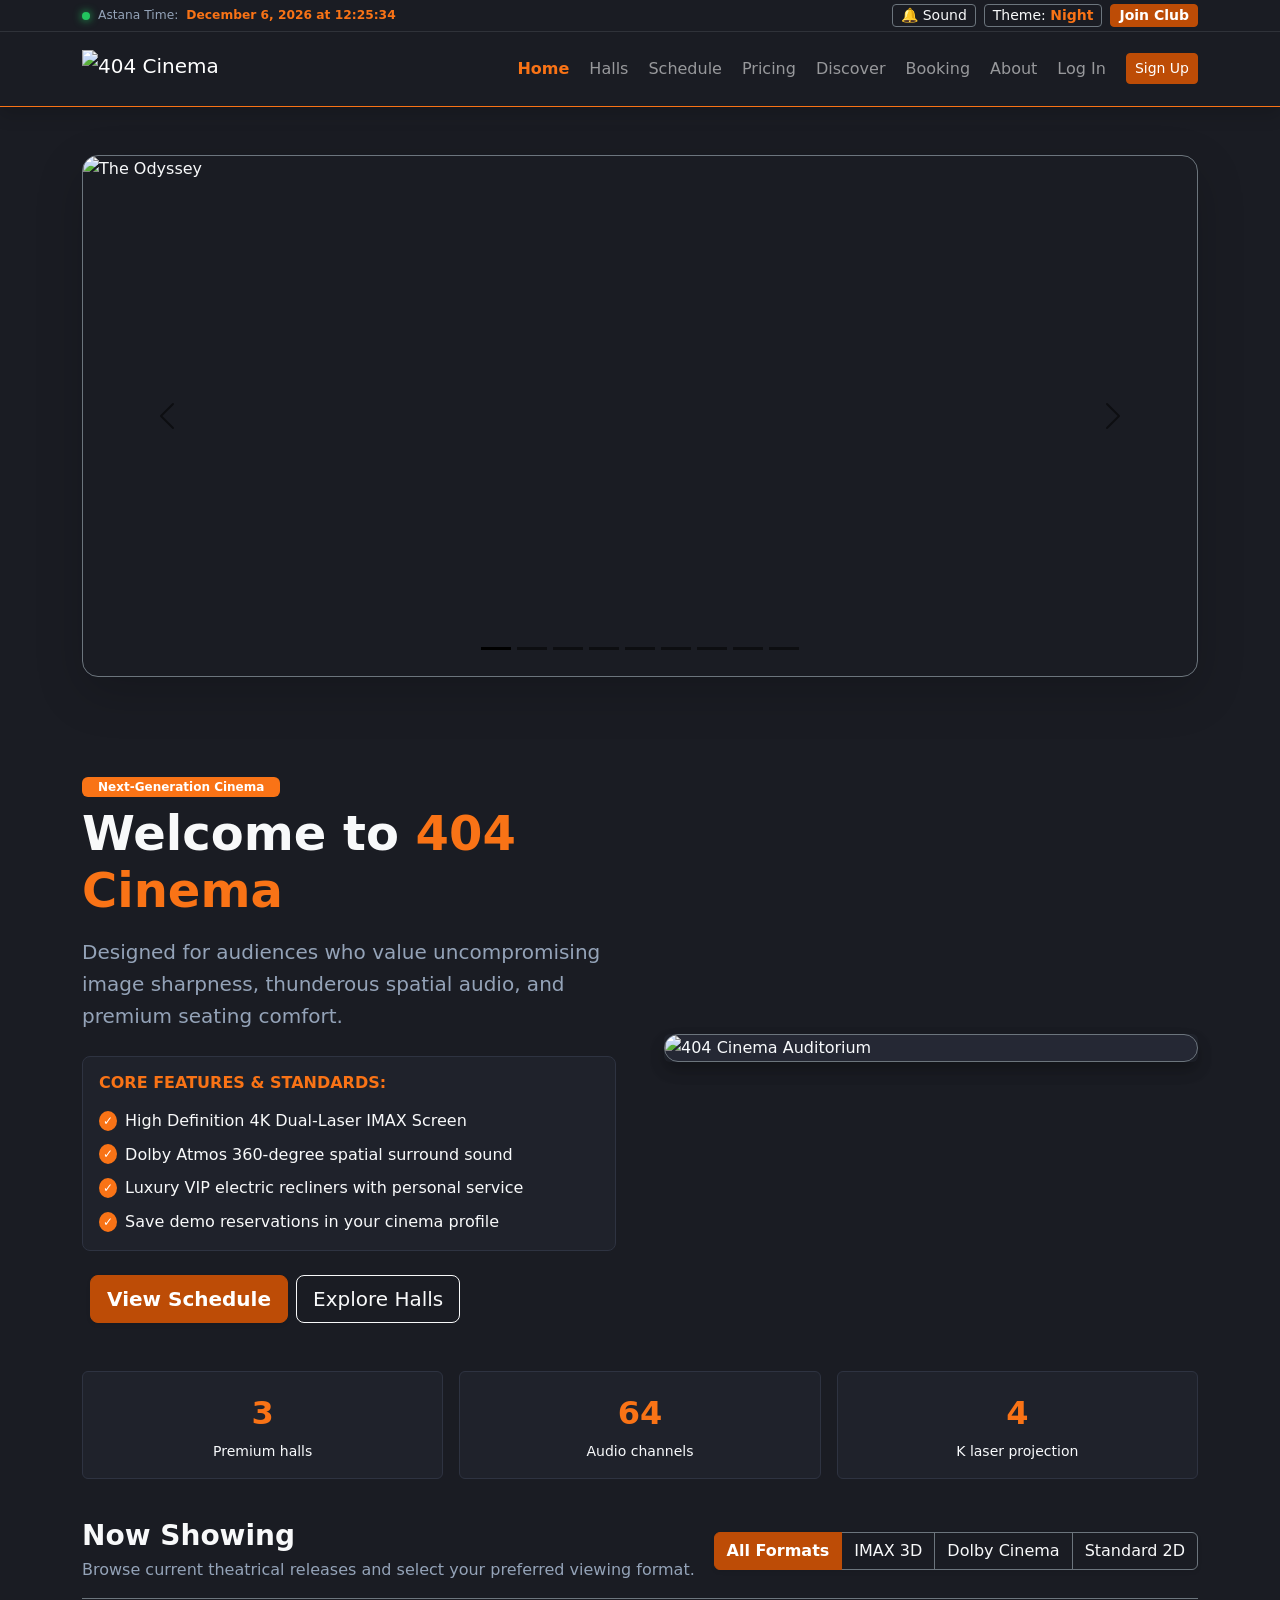
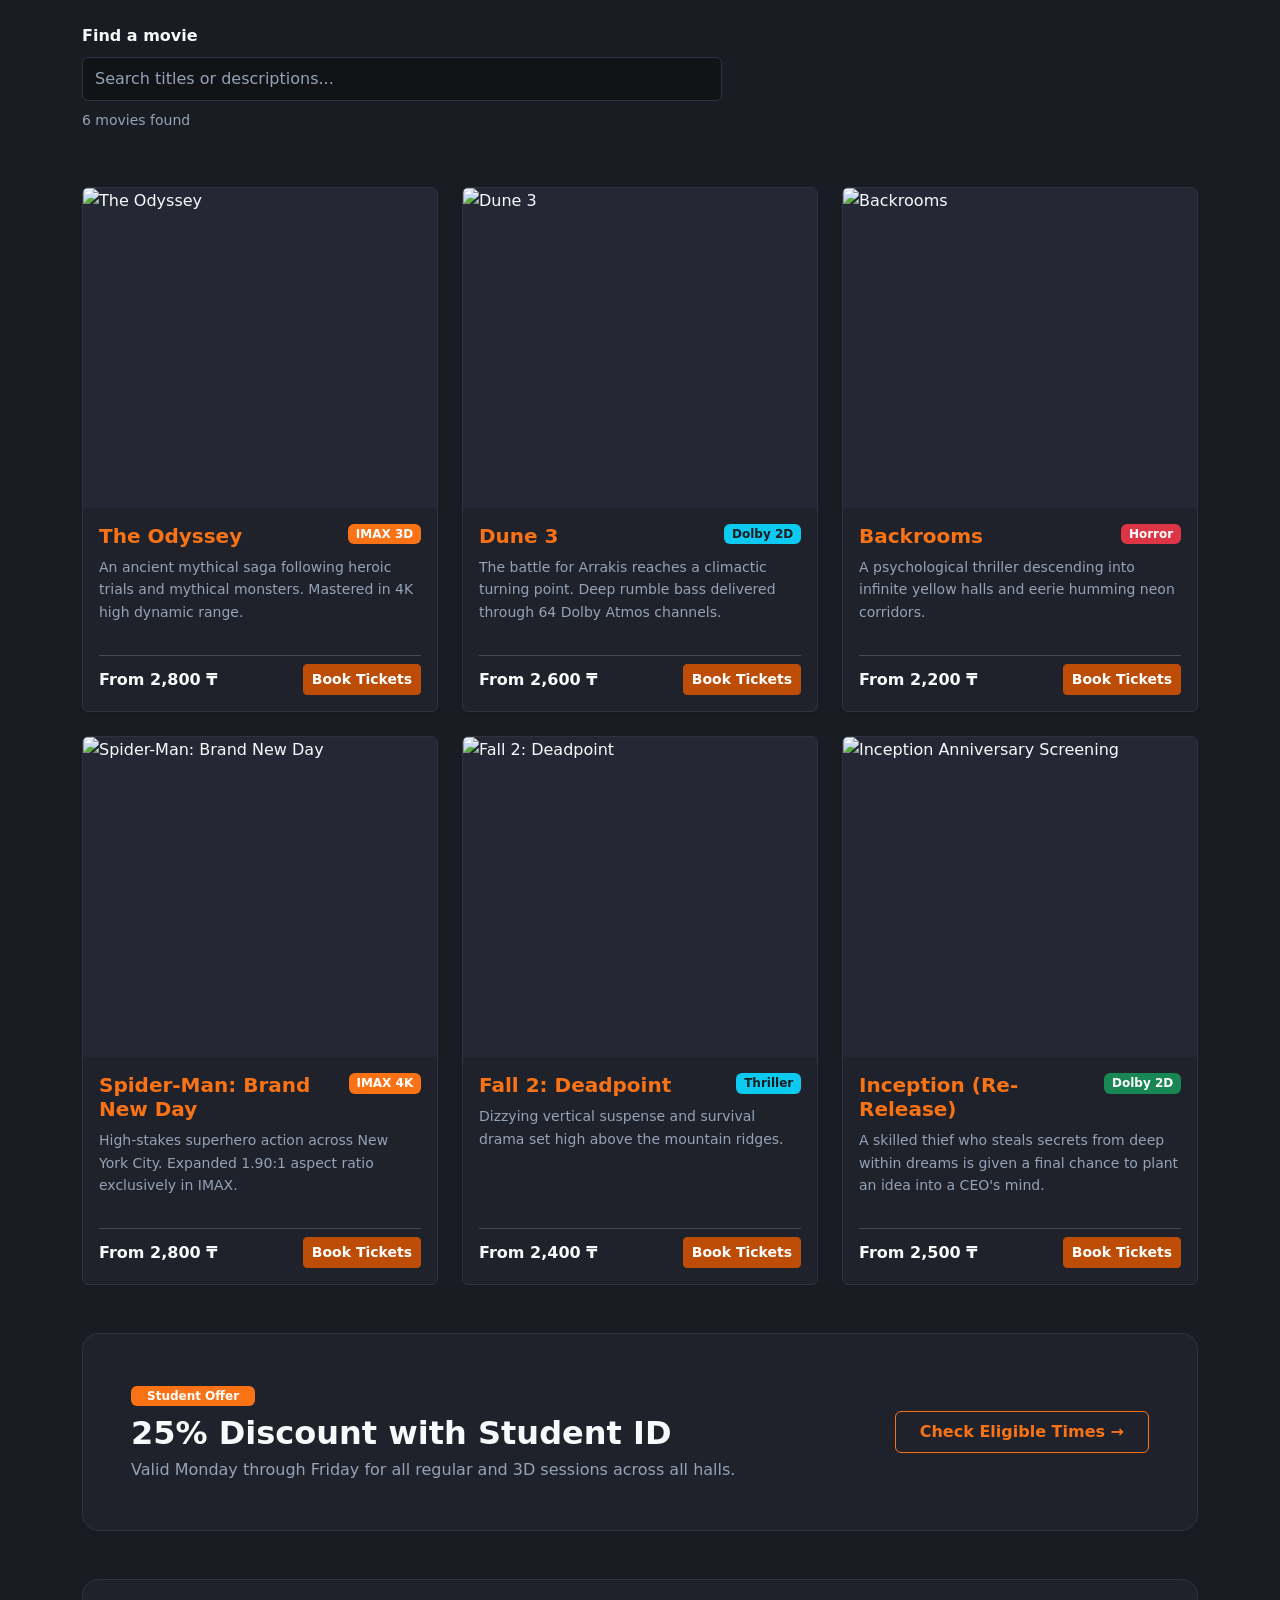
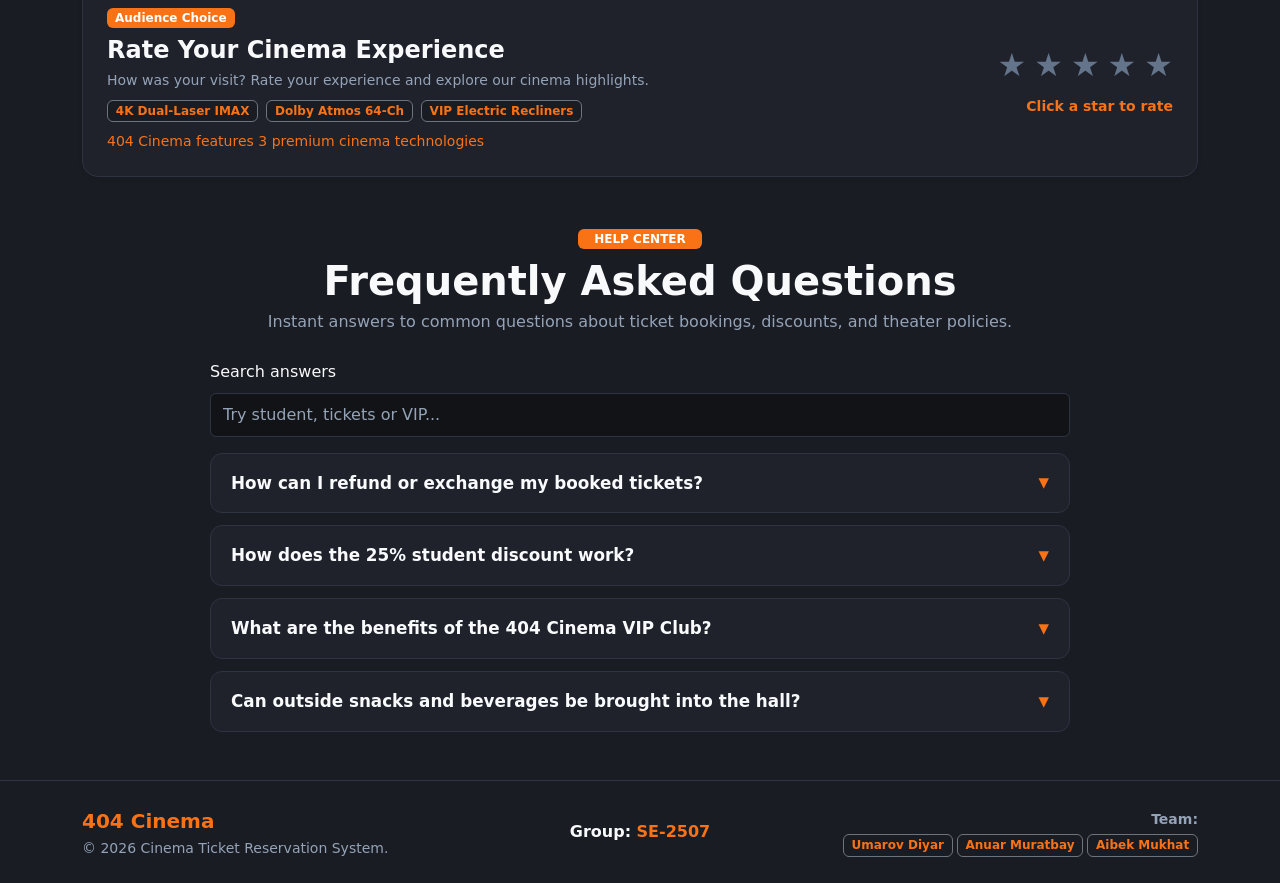
==== commit 67df9c15: "Complete final cinema project with accounts, reservations and film API" ====
--- a/index.html
+++ b/index.html
@@ -9,11 +9,14 @@
 
   <link rel="stylesheet" href="css/style.css">
   <link rel="stylesheet" href="css/jquery.css">
-  <script src="https://code.jquery.com/jquery-4.0.0.min.js"></script>
-  <script src="js/jquery-fallback.js"></script>
+  <script src="js/vendor/jquery-4.0.0.min.js"></script>
+  <script src="js/forms.js" defer></script>
+  <script src="js/auth.js" defer></script>
   <script src="js/main.js" defer></script>
   <script src="js/script.js" defer></script>
   <link rel="icon" type="image/svg+xml" href="images/logo.svg">
+  <link rel="stylesheet" href="css/account.css">
+  <link rel="stylesheet" href="css/final.css">
 </head>
 <body class="bg-dark text-light d-flex flex-column min-vh-100">
   <div id="scrollProgress" role="progressbar" aria-label="Page scroll progress" aria-valuemin="0" aria-valuemax="100" aria-valuenow="0"></div>
@@ -33,14 +36,12 @@
           <button id="themeToggleBtn" type="button" class="btn btn-sm btn-outline-secondary text-light py-0 px-2" title="Switch between day and night">
             <span class="d-none d-sm-inline">Theme:</span> <span id="themeNameLabel" class="text-warning fw-bold">Night</span>
           </button>
-          <button type="button" class="btn btn-sm btn-warning text-white fw-bold py-0 px-2 js-open-modal" title="Open VIP Club Registration Form">
-            VIP Club
-          </button>
+          <a href="signup.html" class="btn btn-sm btn-warning text-white fw-bold py-0 px-2">Join Club</a>
         </div>
       </div>
     </div>
 
-    <nav class="navbar navbar-expand-lg navbar-dark bg-black border-bottom border-warning py-3" aria-label="Main Navigation">
+    <nav class="navbar navbar-expand-xl navbar-dark bg-black border-bottom border-warning py-3" aria-label="Main Navigation">
       <div class="container">
         <a class="navbar-brand d-inline-flex align-items-center py-0" href="index.html" aria-label="404 Cinema Home">
           <img src="images/logo.svg" alt="404 Cinema" height="38" class="d-inline-block">
@@ -50,36 +51,17 @@
         </button>
 
         <div class="collapse navbar-collapse" id="navbarMain">
-          <ul class="navbar-nav ms-auto mb-2 mb-lg-0 gap-lg-1 align-items-lg-center">
-            <li class="nav-item">
-              <a class="nav-link active fw-semibold text-warning" aria-current="page" href="index.html">Home</a>
-            </li>
-            <li class="nav-item">
-              <a class="nav-link" href="halls.html">Halls &amp; Tech</a>
-            </li>
-            <li class="nav-item">
-              <a class="nav-link" href="schedule.html">Schedule</a>
-            </li>
-            <li class="nav-item">
-              <a class="nav-link" href="pricing.html">Pricing</a>
-            </li>
-            <li class="nav-item">
-              <a class="nav-link" href="booking.html">Booking</a>
-            </li>
-            <li class="nav-item">
-              <a class="nav-link" href="about.html">About Us</a>
-            </li>
-            <li class="nav-item ms-lg-2 mt-2 mt-lg-0">
-              <a class="btn btn-outline-secondary btn-sm text-light px-3" href="media-queries.html" title="Pure CSS Media Queries Demonstration">
-                Responsive Demo
-              </a>
-            </li>
-            <li class="nav-item ms-lg-2 mt-2 mt-lg-0">
-              <a class="btn btn-warning btn-sm text-white fw-bold px-3" href="booking.html">
-                Book Tickets
-              </a>
-            </li>
-          </ul>
+          <ul class="navbar-nav ms-auto mb-2 mb-xl-0 gap-xl-1 align-items-xl-center"><li class="nav-item"><a class="nav-link active fw-semibold text-warning" aria-current="page" href="index.html">Home</a></li>
+<li class="nav-item"><a class="nav-link" href="halls.html">Halls</a></li>
+<li class="nav-item"><a class="nav-link" href="schedule.html">Schedule</a></li>
+<li class="nav-item"><a class="nav-link" href="pricing.html">Pricing</a></li>
+<li class="nav-item"><a class="nav-link" href="discover.html">Discover</a></li>
+<li class="nav-item"><a class="nav-link" href="booking.html">Booking</a></li>
+<li class="nav-item"><a class="nav-link" href="about.html">About</a></li>
+<li class="nav-item" data-auth="guest"><a class="nav-link" href="login.html">Log In</a></li>
+<li class="nav-item" data-auth="guest"><a class="btn btn-warning btn-sm ms-xl-2" href="signup.html">Sign Up</a></li>
+<li class="nav-item" data-auth="member" hidden><a class="nav-link" href="profile.html">Profile</a></li>
+<li class="nav-item" data-auth="member" hidden><button type="button" class="btn btn-outline-secondary btn-sm ms-xl-2" data-logout>Log Out</button></li></ul>
         </div>
       </div>
     </nav>
@@ -166,7 +148,7 @@
                 <span class="badge bg-warning rounded-circle p-1 text-white">&check;</span> Luxury VIP electric recliners with personal service
               </li>
               <li class="d-flex align-items-center gap-2">
-                <span class="badge bg-warning rounded-circle p-1 text-white">&check;</span> Instant online seat reservation with digital QR passes
+                <span class="badge bg-warning rounded-circle p-1 text-white">&check;</span> Save demo reservations in your cinema profile
               </li>
             </ul>
           </div>
@@ -398,7 +380,7 @@
           </button>
           <div class="cinema-accordion-body">
             <div class="cinema-accordion-body-inner">
-              Online ticket reservations can be refunded or exchanged up to 2 hours before the movie screening begins. Simply enter your booking reference code in your profile or show your digital voucher at the box office desk.
+              Online ticket reservations can be refunded or exchanged up to 2 hours before the movie screening begins. This student demo stores reservations in your browser; it does not issue real cinema tickets.
             </div>
           </div>
         </div>
@@ -422,7 +404,7 @@
           </button>
           <div class="cinema-accordion-body">
             <div class="cinema-accordion-body-inner">
-              Club members get 10% bonus cashback on every ticket, free popcorn refills on Thursdays, and exclusive access to premiere pre-screenings with VIP recliner seating.
+              Create a local cinema account to save your contact details and view your demo reservations in one place. Your account and bookings stay in this browser.
             </div>
           </div>
         </div>
@@ -465,67 +447,6 @@
     </div>
   </footer>
 
-  <div id="cinemaModal" class="cinema-modal-overlay" role="dialog" aria-modal="true" aria-hidden="true" aria-labelledby="modalTitle">
-    <div class="cinema-modal-container">
-
-      <div class="cinema-modal-header">
-        <div>
-          <span class="badge bg-warning text-white mb-1">VIP Privilege</span>
-          <h3 class="h5 fw-bold text-light mb-0" id="modalTitle">Join 404 Cinema Club</h3>
-        </div>
-        <button id="closeModalBtn" type="button" class="cinema-modal-close-btn" aria-label="Close popup">&times;</button>
-      </div>
-
-      <div class="cinema-modal-body">
-        <div id="formSuccessAlert" class="alert alert-success d-none mb-3 py-2 px-3 small" role="alert"></div>
-
-        <p class="text-secondary small mb-3">
-          Sign up to receive 15% off your next ticket booking, weekly premiere invitations, and secret concessions vouchers.
-        </p>
-
-        <form id="clubRegistrationForm" novalidate>
-
-          <div class="mb-3">
-            <label for="regName" class="form-label small fw-semibold text-light">Full Name *</label>
-            <input type="text" class="form-control bg-dark border-secondary text-light" id="regName" placeholder="e.g. Diyar Umarov" required>
-            <div class="invalid-feedback small"></div>
-          </div>
-
-          <div class="mb-3">
-            <label for="regEmail" class="form-label small fw-semibold text-light">Email Address *</label>
-            <input type="email" class="form-control bg-dark border-secondary text-light" id="regEmail" placeholder="name@domain.com" required>
-            <div class="invalid-feedback small"></div>
-          </div>
-
-          <div class="mb-3">
-            <label for="regPassword" class="form-label small fw-semibold text-light">Password * <span class="text-secondary font-monospace">(min 8 chars)</span></label>
-            <input type="password" class="form-control bg-dark border-secondary text-light" id="regPassword" placeholder="Create strong password" required>
-            <div class="invalid-feedback small"></div>
-          </div>
-
-          <div class="mb-3">
-            <label for="regConfirmPassword" class="form-label small fw-semibold text-light">Confirm Password *</label>
-            <input type="password" class="form-control bg-dark border-secondary text-light" id="regConfirmPassword" placeholder="Repeat your password" required>
-            <div class="invalid-feedback small"></div>
-          </div>
-
-          <div class="form-check mb-4">
-            <input class="form-check-input" type="checkbox" id="regTerms" required>
-            <label class="form-check-label text-secondary small" for="regTerms">
-              I accept the <a href="about.html" class="text-warning text-decoration-none">Club Membership Terms</a> and privacy policy.
-            </label>
-            <div class="invalid-feedback small"></div>
-          </div>
-
-          <button type="submit" class="btn btn-warning w-100 fw-bold text-white py-2 shadow-sm">
-            Create VIP Account &rarr;
-          </button>
-        </form>
-      </div>
-
-    </div>
-  </div>
-
   <script src="js/vendor/bootstrap.bundle.min.js" integrity="sha384-YvpcrYf0tY3lHB60NNkmXc5s9fDVZLESaAA55NDzOxhy9GkcIdslK1eN7N6jIeHz" crossorigin="anonymous"></script>
 
   </body>
--- a/css/style.css
+++ b/css/style.css
@@ -482,3 +482,12 @@
     transition-duration: 0.01ms !important;
   }
 }
+
+.booking-actions > .btn {
+  min-height: 44px;
+  padding: 0.5rem 1rem;
+}
+
+.booking-actions > [type="submit"] {
+  min-width: 200px;
+}
--- a/css/account.css
+++ b/css/account.css
@@ -0,0 +1,27 @@
+.account-layout { max-width: 1140px; }
+.account-story { padding-top: 0.5rem; }
+.account-photo { width: 100%; height: 280px; object-fit: cover; border: 1px solid var(--cinema-border); }
+.account-benefits { padding-left: 1.3rem; color: var(--cinema-text-secondary); }
+.account-benefits li { padding: 0.35rem 0; }
+.demo-note { padding: 0.9rem 1rem; border-left: 3px solid var(--cinema-orange); background: var(--cinema-card-inner); border-radius: 0 8px 8px 0; color: var(--cinema-text-secondary); font-size: 0.9rem; }
+.account-submit { min-width: 180px; min-height: 44px; padding: 0.55rem 1rem; }
+.account-control { min-height: 44px; padding: 0.55rem 1rem; }
+.account-description { max-width: 520px; }
+.profile-details dt { color: var(--cinema-text-secondary); font-size: 0.85rem; font-weight: 500; margin-bottom: 0.25rem; }
+.profile-details dd { color: var(--cinema-text-primary); font-weight: 600; margin-bottom: 1.2rem; overflow-wrap: anywhere; }
+.profile-details dd:last-child { margin-bottom: 0; }
+.booking-records { display: grid; gap: 1rem; }
+.booking-record { padding: 1.25rem; border: 1px solid var(--cinema-border); border-radius: 12px; overflow-wrap: anywhere; }
+.reservation-code { color: var(--cinema-orange); font-weight: 700; font-family: ui-monospace, monospace; }
+.empty-bookings { background: var(--cinema-card-inner); border-radius: 12px; }
+.invalid-feedback { line-height: 1.45; }
+.account-layout .form-control { min-height: 44px; }
+.account-layout .form-check-input { margin-top: 0.3em; }
+.account-layout .form-check-label { color: var(--cinema-text-secondary); }
+@media (max-width: 575px) {
+  .account-benefits { display: none; }
+  .account-story h1 { font-size: 2.2rem; }
+  .account-story .lead { font-size: 1rem; }
+  .account-layout .card { padding: 1.25rem !important; }
+  .account-submit { max-width: 100%; }
+}
--- a/css/final.css
+++ b/css/final.css
@@ -0,0 +1,31 @@
+html { scroll-padding-top: 150px; }
+body { overflow-wrap: break-word; }
+.btn-warning, .btn-brand { background-color: #bd4c06 !important; border-color: #bd4c06 !important; color: #fff !important; }
+.btn-warning:hover, .btn-brand:hover { background-color: #9b3c02 !important; border-color: #9b3c02 !important; }
+.btn { transition: background-color .2s ease, transform .2s ease, box-shadow .2s ease; }
+.btn:focus-visible, a:focus-visible, input:focus-visible, select:focus-visible { outline: 3px solid #f59e0b; outline-offset: 3px; }
+[data-bs-theme="light"] .text-warning, [data-bs-theme="light"] .text-orange { color: #b24805 !important; }
+[data-bs-theme="light"] .btn-outline-warning { color: #a94404 !important; border-color: #a94404 !important; }
+[data-bs-theme="light"] .btn-outline-warning:hover { color: #fff !important; background: #a94404 !important; }
+.navbar-nav .nav-link { white-space: nowrap; }
+.form-control, .form-select { min-height: 44px; }
+.reservation-total { display: flex; justify-content: space-between; align-items: center; flex-wrap: wrap; gap: 8px; }
+.reservation-total small { flex-basis: 100%; }
+#bookingStatus:empty { display: none; }
+#bookingAccess a, .alert a { color: inherit; font-weight: 600; }
+#booking-form .invalid-feedback { font-size: .875rem; }
+[data-bs-theme="dark"] .invalid-feedback { color: #ff9f9f; }
+[data-bs-theme="light"] .invalid-feedback { color: #b32632; }
+[aria-busy="true"] { cursor: progress; }
+@media (max-width: 575px) {
+  .navbar { padding-top: 12px !important; padding-bottom: 12px !important; }
+  .booking-actions { align-items: stretch !important; }
+  #booking-form .booking-actions [type="submit"] { min-width: 190px; }
+}
+@media (prefers-reduced-motion: reduce) { html { scroll-behavior: auto; } }
+
+.bg-warning, .bg-orange, .bg-brand { background-color: #bd4c06 !important; }
+[data-bs-theme="light"] .btn-outline-info { color: #08728a; border-color: #08728a; }
+[data-bs-theme="light"] .btn-outline-info:hover { color: #fff; background-color: #08728a; }
+[data-bs-theme="light"] .btn-outline-secondary:hover,
+[data-bs-theme="light"] .btn-outline-secondary:hover .text-warning { color: #fff !important; background-color: #526071; }
